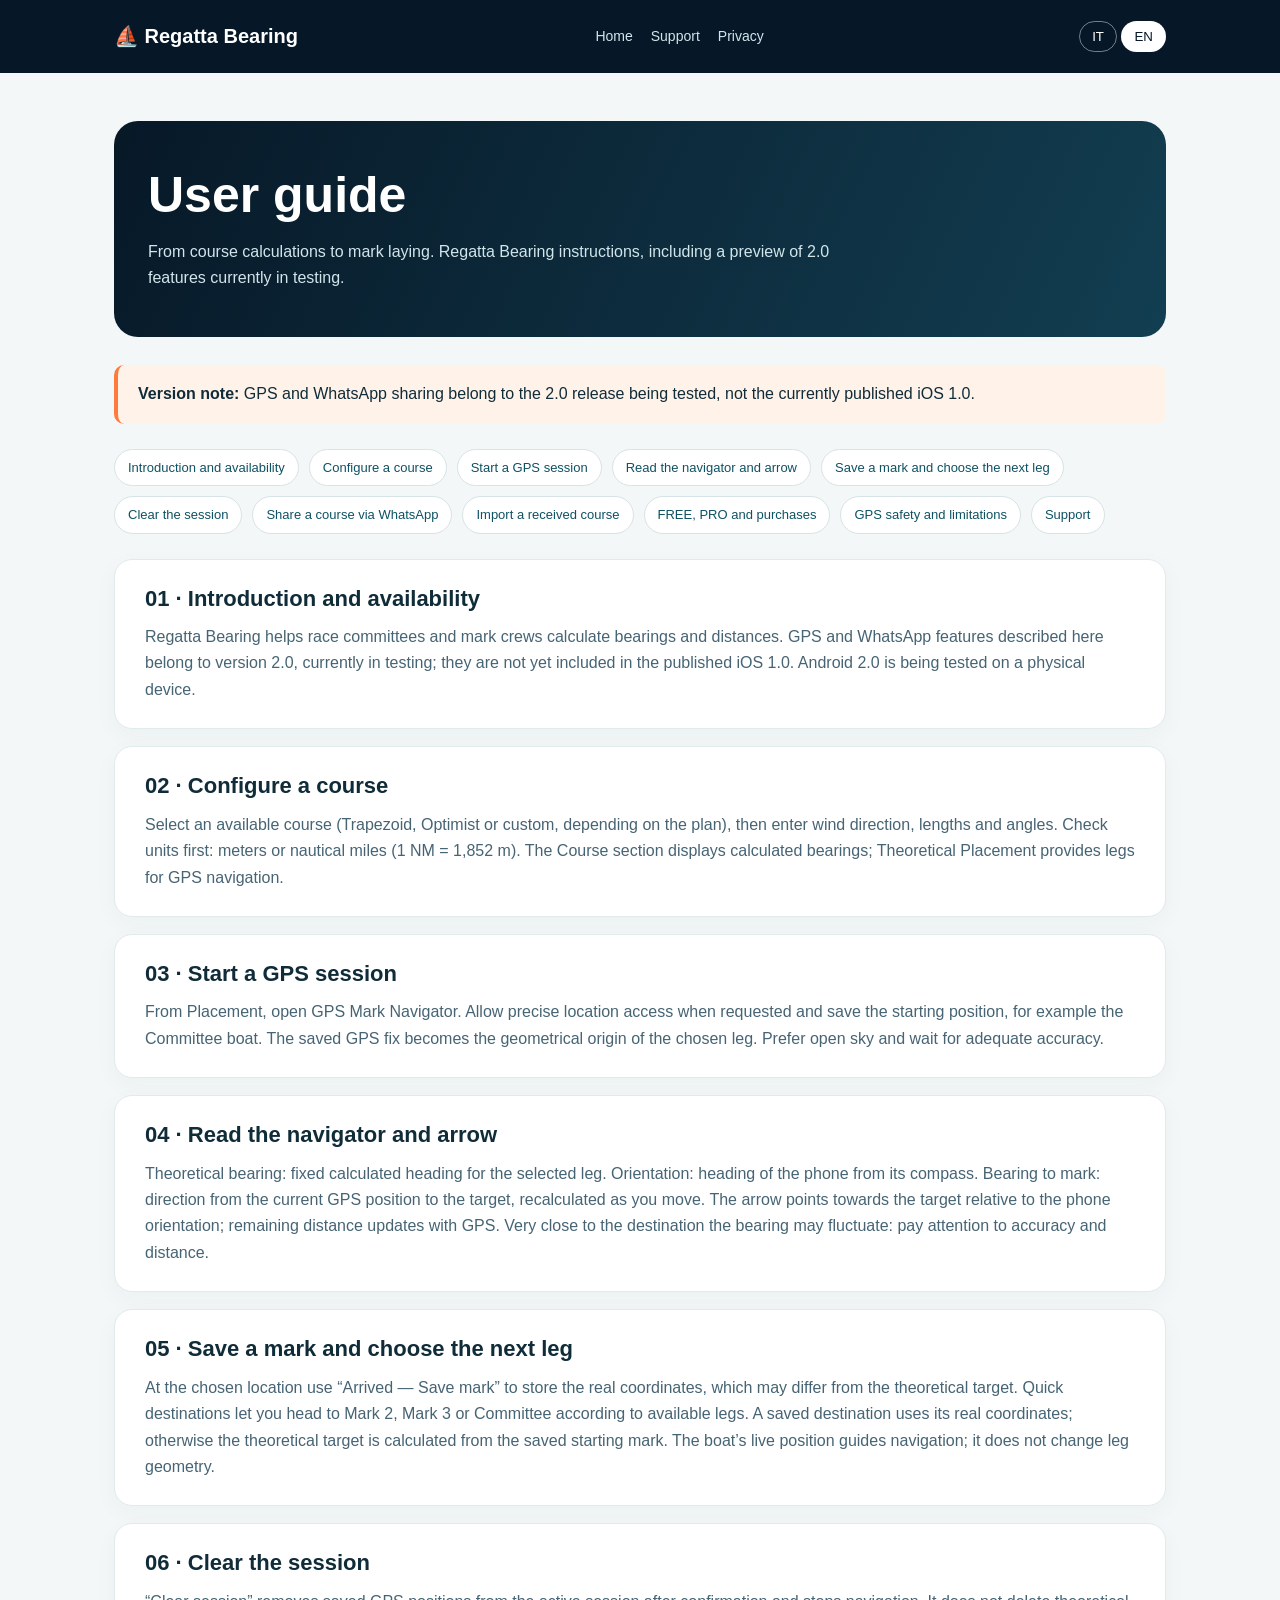
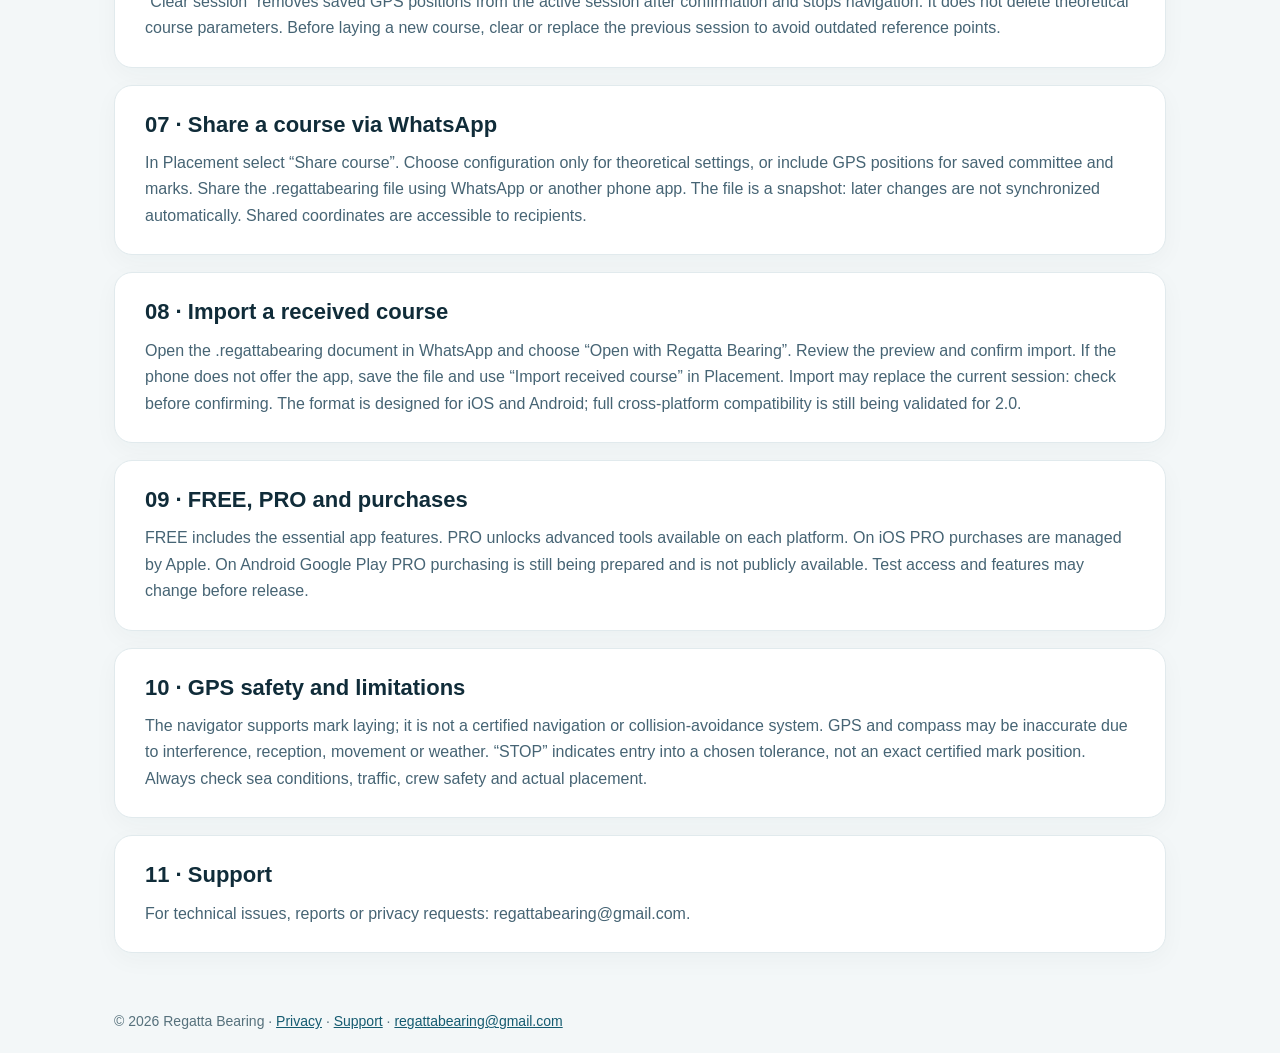
==== manuale.html @ 3683bb41 "Add files via upload Aggiornamento sito Regatta Bearing e manuale bilingue" ====
<!DOCTYPE html><html lang="it"><head><meta charset="utf-8"><meta name="viewport" content="width=device-width, initial-scale=1"><meta name="description" content="Regatta Bearing: manuale d’uso italiano e inglese, campi di regata, GPS, boe e condivisione WhatsApp."><title>Manuale d’uso | Regatta Bearing</title><link rel="icon" href="app-icon.png"><style>*{box-sizing:border-box}body{margin:0;font-family:Inter,-apple-system,BlinkMacSystemFont,"Segoe UI",sans-serif;background:#f3f7f8;color:#102c39;line-height:1.65}header{background:#061827;color:white}header .inner,main,footer{max-width:1100px;margin:auto;padding:20px 24px}.top{display:flex;justify-content:space-between;align-items:center;gap:15px;flex-wrap:wrap}.brand{color:white;text-decoration:none;font-weight:800;font-size:20px}.topnav a{color:#cfe6ed;text-decoration:none;margin-right:18px;font-size:14px}.switch button{border:1px solid #ffffff70;background:transparent;color:white;border-radius:30px;padding:7px 12px;cursor:pointer}.switch button.on{background:white;color:#061827}.hero{background:linear-gradient(115deg,#071827,#123e51);color:white;padding:46px 34px;border-radius:24px;margin:28px 0}.hero h1{font-size:clamp(32px,5vw,50px);line-height:1.15;margin:0 0 14px}.hero p{max-width:740px;color:#d1e5eb;margin:0}.notice{background:#fff2e8;border-left:4px solid #ff7b3b;padding:16px 20px;border-radius:10px;margin-bottom:25px}.toc{display:flex;flex-wrap:wrap;gap:10px;margin:25px 0}.toc a{border:1px solid #d7e3e6;border-radius:30px;padding:7px 13px;background:white;text-decoration:none;font-size:13px;color:#0e5263}.card{background:white;border:1px solid #e1eaed;border-radius:18px;padding:25px 30px;margin:17px 0;box-shadow:0 7px 25px #11374609}.card h2{margin:0 0 12px;font-size:22px;line-height:1.25}.card p{margin:0;color:#466474}footer{color:#56717c;font-size:14px}footer a{color:#155b70}html[lang="it"] .en,html[lang="en"] .it{display:none!important}@media(max-width:650px){.hero{padding:30px 22px}.card{padding:22px}.topnav a{margin-right:8px}}</style></head><body><header><div class="inner top"><a class="brand" href="index.html">⛵ Regatta Bearing</a><nav class="topnav"><a href="index.html"><span class="it">Home</span><span class="en">Home</span></a><a href="support.html"><span class="it">Supporto</span><span class="en">Support</span></a><a href="privacy.html">Privacy</a></nav><div class="switch"><button data-lang="it">IT</button> <button data-lang="en">EN</button></div></div></header><main><section class="hero"><h1 class="it">Manuale d’uso</h1><h1 class="en">User guide</h1><p class="it">Dal calcolo del campo alla posa delle boe. Istruzioni operative per Regatta Bearing, con anticipazione delle funzionalità 2.0 in test.</p><p class="en">From course calculations to mark laying. Regatta Bearing instructions, including a preview of 2.0 features currently in testing.</p></section><div class="notice"><span class="it"><strong>Nota versione:</strong> GPS e condivisione WhatsApp appartengono alla 2.0 in collaudo, non alla versione iOS 1.0 attualmente pubblicata.</span><span class="en"><strong>Version note:</strong> GPS and WhatsApp sharing belong to the 2.0 release being tested, not the currently published iOS 1.0.</span></div><nav class="toc"><a href="#s1"><span class="it">Introduzione e disponibilità</span><span class="en">Introduction and availability</span></a><a href="#s2"><span class="it">Configurare un campo</span><span class="en">Configure a course</span></a><a href="#s3"><span class="it">Avviare una sessione GPS</span><span class="en">Start a GPS session</span></a><a href="#s4"><span class="it">Leggere navigatore e freccia</span><span class="en">Read the navigator and arrow</span></a><a href="#s5"><span class="it">Memorizzare una boa e passare alla successiva</span><span class="en">Save a mark and choose the next leg</span></a><a href="#s6"><span class="it">Svuotare la sessione</span><span class="en">Clear the session</span></a><a href="#s7"><span class="it">Condividere il campo via WhatsApp</span><span class="en">Share a course via WhatsApp</span></a><a href="#s8"><span class="it">Importare un campo ricevuto</span><span class="en">Import a received course</span></a><a href="#s9"><span class="it">FREE, PRO e acquisti</span><span class="en">FREE, PRO and purchases</span></a><a href="#s10"><span class="it">Sicurezza e limiti del GPS</span><span class="en">GPS safety and limitations</span></a><a href="#s11"><span class="it">Assistenza</span><span class="en">Support</span></a></nav><section class="card" id="s1"><h2 class="it">01 · Introduzione e disponibilità</h2><h2 class="en">01 · Introduction and availability</h2><p class="it">Regatta Bearing aiuta comitati di regata e posaboe a calcolare rilevamenti e distanze. Le funzioni GPS e WhatsApp descritte qui si riferiscono alla versione 2.0 in fase di collaudo; non sono ancora presenti nella versione iOS 1.0 pubblicata. Android 2.0 è in test su dispositivo.</p><p class="en">Regatta Bearing helps race committees and mark crews calculate bearings and distances. GPS and WhatsApp features described here belong to version 2.0, currently in testing; they are not yet included in the published iOS 1.0. Android 2.0 is being tested on a physical device.</p></section><section class="card" id="s2"><h2 class="it">02 · Configurare un campo</h2><h2 class="en">02 · Configure a course</h2><p class="it">Seleziona il percorso disponibile (Trapezio, Optimist o personalizzato, secondo il piano), poi imposta direzione del vento, distanze e angoli. Controlla le unità prima di iniziare: metri oppure miglia nautiche (1 NM = 1.852 m). La sezione Campo mostra i rilevamenti calcolati; Posa teorica offre le tratte utilizzabili per la navigazione GPS.</p><p class="en">Select an available course (Trapezoid, Optimist or custom, depending on the plan), then enter wind direction, lengths and angles. Check units first: meters or nautical miles (1 NM = 1,852 m). The Course section displays calculated bearings; Theoretical Placement provides legs for GPS navigation.</p></section><section class="card" id="s3"><h2 class="it">03 · Avviare una sessione GPS</h2><h2 class="en">03 · Start a GPS session</h2><p class="it">Dalla schermata Posa apri GPS Mark Navigator. Consenti l’accesso alla posizione precisa quando richiesto e registra la posizione del punto di partenza, ad esempio Comitato. La posizione GPS salvata diventa l’origine geometrica per la tratta selezionata. Usa preferibilmente il dispositivo all’aperto e attendi un’accuratezza adeguata.</p><p class="en">From Placement, open GPS Mark Navigator. Allow precise location access when requested and save the starting position, for example the Committee boat. The saved GPS fix becomes the geometrical origin of the chosen leg. Prefer open sky and wait for adequate accuracy.</p></section><section class="card" id="s4"><h2 class="it">04 · Leggere navigatore e freccia</h2><h2 class="en">04 · Read the navigator and arrow</h2><p class="it">Rotta teorica: direzione calcolata e fissa per la tratta. Orientamento: direzione verso cui punta il telefono, rilevata dalla bussola. Rilevamento alla boa: direzione dalla posizione GPS attuale alla destinazione, ricalcolata mentre ci si sposta. La freccia guida verso il bersaglio in rapporto all’orientamento del dispositivo; la distanza residua si aggiorna con il GPS. Molto vicino alla destinazione il rilevamento può oscillare: presta attenzione ad accuratezza e distanza.</p><p class="en">Theoretical bearing: fixed calculated heading for the selected leg. Orientation: heading of the phone from its compass. Bearing to mark: direction from the current GPS position to the target, recalculated as you move. The arrow points towards the target relative to the phone orientation; remaining distance updates with GPS. Very close to the destination the bearing may fluctuate: pay attention to accuracy and distance.</p></section><section class="card" id="s5"><h2 class="it">05 · Memorizzare una boa e passare alla successiva</h2><h2 class="en">05 · Save a mark and choose the next leg</h2><p class="it">Quando sei nella posizione scelta, usa «Sono arrivato — Memorizza Boa» per registrare le coordinate reali; la posizione può differire da quella teorica. I pulsanti rapidi permettono di andare a Boa 2, Boa 3 o Comitato, secondo le tratte disponibili. Quando una destinazione è già salvata, si naviga verso le coordinate reali; altrimenti si calcola la posizione teorica a partire dalla boa di origine memorizzata. La posizione attuale del gommone serve alla guida, non cambia la geometria della tratta.</p><p class="en">At the chosen location use “Arrived — Save mark” to store the real coordinates, which may differ from the theoretical target. Quick destinations let you head to Mark 2, Mark 3 or Committee according to available legs. A saved destination uses its real coordinates; otherwise the theoretical target is calculated from the saved starting mark. The boat’s live position guides navigation; it does not change leg geometry.</p></section><section class="card" id="s6"><h2 class="it">06 · Svuotare la sessione</h2><h2 class="en">06 · Clear the session</h2><p class="it">Il comando «Svuota sessione» elimina, dopo conferma, le posizioni GPS dei punti memorizzati nella sessione attiva e interrompe la navigazione. Non elimina i parametri teorici del campo. Prima di iniziare una nuova posa, verifica di avere svuotato o sostituito la sessione precedente per evitare riferimenti obsoleti.</p><p class="en">“Clear session” removes saved GPS positions from the active session after confirmation and stops navigation. It does not delete theoretical course parameters. Before laying a new course, clear or replace the previous session to avoid outdated reference points.</p></section><section class="card" id="s7"><h2 class="it">07 · Condividere il campo via WhatsApp</h2><h2 class="en">07 · Share a course via WhatsApp</h2><p class="it">Nella sezione Posa seleziona «Condividi campo». Scegli «Solo configurazione» per trasmettere parametri teorici oppure includi le posizioni GPS per trasferire anche Comitato e boe memorizzate. Condividi il file .regattabearing tramite WhatsApp o un’altra app del telefono. Il file è una fotografia della sessione: modifiche successive non si sincronizzano automaticamente. Le coordinate condivise diventano accessibili ai destinatari.</p><p class="en">In Placement select “Share course”. Choose configuration only for theoretical settings, or include GPS positions for saved committee and marks. Share the .regattabearing file using WhatsApp or another phone app. The file is a snapshot: later changes are not synchronized automatically. Shared coordinates are accessible to recipients.</p></section><section class="card" id="s8"><h2 class="it">08 · Importare un campo ricevuto</h2><h2 class="en">08 · Import a received course</h2><p class="it">Apri su WhatsApp il documento .regattabearing e scegli «Apri con Regatta Bearing». Leggi l’anteprima e conferma l’importazione. Se il telefono non propone l’app, salva il file e usa il pulsante «Importa campo ricevuto» in Posa. L’importazione può sostituire la sessione attiva: controlla prima di confermare. Il formato è progettato per iOS e Android, ma la compatibilità completa resta soggetta ai test della 2.0.</p><p class="en">Open the .regattabearing document in WhatsApp and choose “Open with Regatta Bearing”. Review the preview and confirm import. If the phone does not offer the app, save the file and use “Import received course” in Placement. Import may replace the current session: check before confirming. The format is designed for iOS and Android; full cross-platform compatibility is still being validated for 2.0.</p></section><section class="card" id="s9"><h2 class="it">09 · FREE, PRO e acquisti</h2><h2 class="en">09 · FREE, PRO and purchases</h2><p class="it">FREE offre le funzionalità essenziali previste nell’app. PRO abilita gli strumenti avanzati disponibili per il relativo sistema operativo. Su iOS l’acquisto PRO è gestito da Apple. Su Android gli acquisti PRO via Google Play sono ancora in preparazione e non disponibili pubblicamente. Le funzioni di test e le possibilità di accesso possono cambiare prima del rilascio.</p><p class="en">FREE includes the essential app features. PRO unlocks advanced tools available on each platform. On iOS PRO purchases are managed by Apple. On Android Google Play PRO purchasing is still being prepared and is not publicly available. Test access and features may change before release.</p></section><section class="card" id="s10"><h2 class="it">10 · Sicurezza e limiti del GPS</h2><h2 class="en">10 · GPS safety and limitations</h2><p class="it">Il navigatore è uno strumento di supporto alla posa, non un sistema certificato di navigazione o anticollisione. GPS e bussola possono essere imprecisi per interferenze, cattiva ricezione, movimenti e condizioni meteo. «STOP» indica l’ingresso nella tolleranza impostata, non certifica la posizione esatta della boa. Verifica sempre condizioni del mare, traffico, sicurezza dell’equipaggio e posizione effettiva.</p><p class="en">The navigator supports mark laying; it is not a certified navigation or collision-avoidance system. GPS and compass may be inaccurate due to interference, reception, movement or weather. “STOP” indicates entry into a chosen tolerance, not an exact certified mark position. Always check sea conditions, traffic, crew safety and actual placement.</p></section><section class="card" id="s11"><h2 class="it">11 · Assistenza</h2><h2 class="en">11 · Support</h2><p class="it">Per problemi, segnalazioni o richieste privacy: regattabearing@gmail.com.</p><p class="en">For technical issues, reports or privacy requests: regattabearing@gmail.com.</p></section></main><footer>© 2026 Regatta Bearing · <a href="privacy.html">Privacy</a> · <a href="support.html">Support</a> · <a href="mailto:regattabearing@gmail.com">regattabearing@gmail.com</a></footer><script>(function(){const q=new URLSearchParams(location.search).get('lang');let l=q==='it'||q==='en'?q:((navigator.language||'it').toLowerCase().startsWith('it')?'it':'en');function set(x){l=x;document.documentElement.lang=l;document.querySelectorAll('[data-lang]').forEach(b=>b.classList.toggle('on',b.dataset.lang===l));}document.querySelectorAll('[data-lang]').forEach(b=>b.addEventListener('click',()=>set(b.dataset.lang)));set(l)})();</script></body></html>
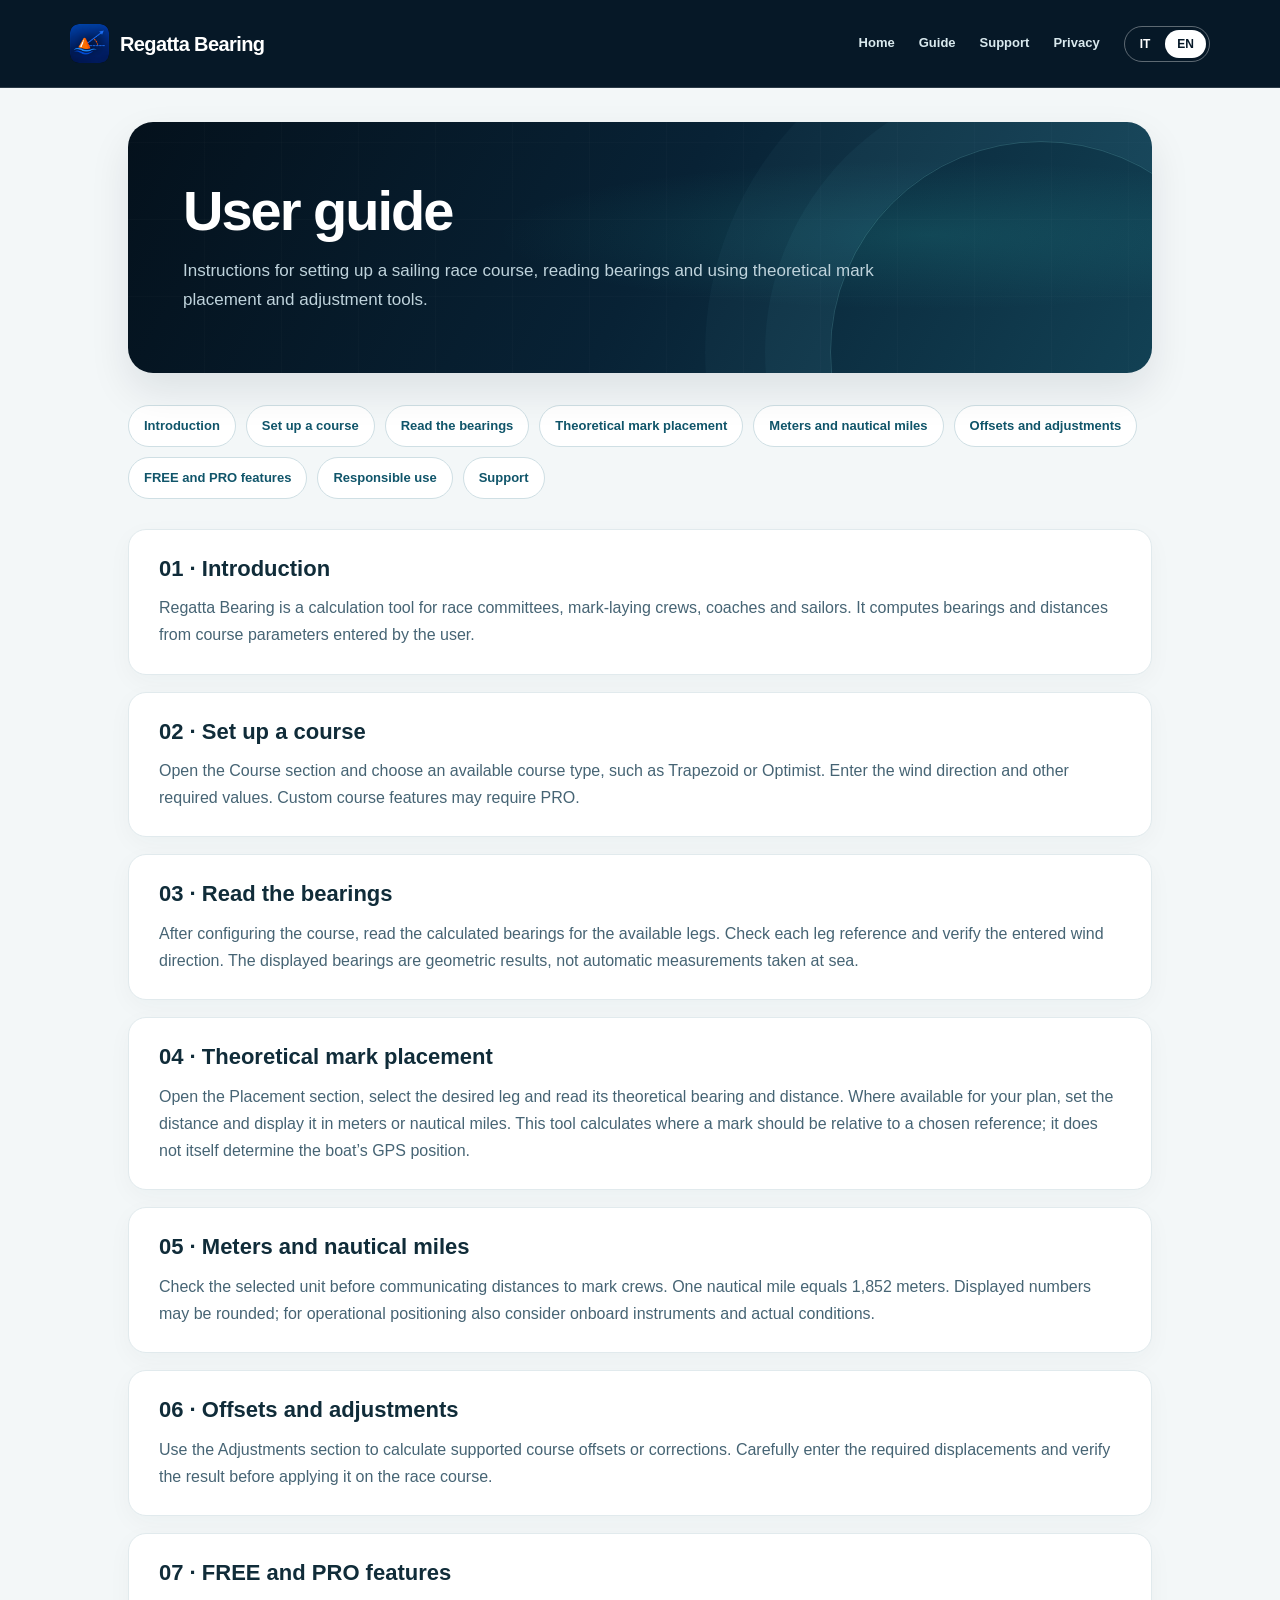
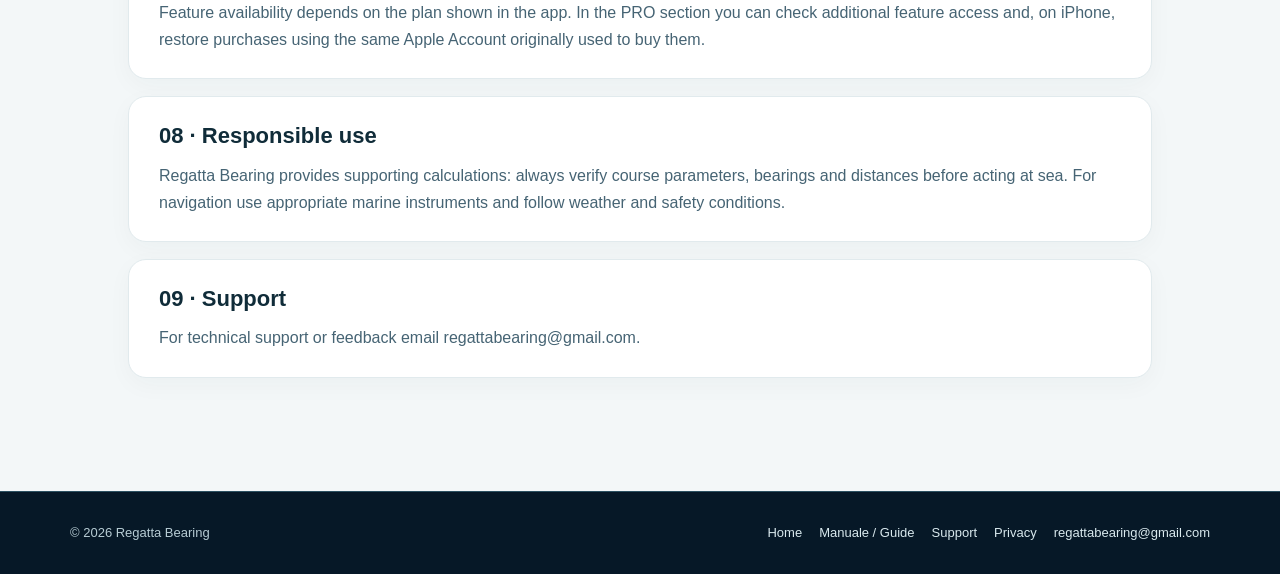
==== commit dea4978c: "Add files via upload" ====
--- a/manuale.html
+++ b/manuale.html
@@ -1 +1,3 @@
-<!DOCTYPE html><html lang="it"><head><meta charset="utf-8"><meta name="viewport" content="width=device-width, initial-scale=1"><meta name="description" content="Regatta Bearing: manuale d’uso italiano e inglese, campi di regata, GPS, boe e condivisione WhatsApp."><title>Manuale d’uso | Regatta Bearing</title><link rel="icon" href="app-icon.png"><style>*{box-sizing:border-box}body{margin:0;font-family:Inter,-apple-system,BlinkMacSystemFont,"Segoe UI",sans-serif;background:#f3f7f8;color:#102c39;line-height:1.65}header{background:#061827;color:white}header .inner,main,footer{max-width:1100px;margin:auto;padding:20px 24px}.top{display:flex;justify-content:space-between;align-items:center;gap:15px;flex-wrap:wrap}.brand{color:white;text-decoration:none;font-weight:800;font-size:20px}.topnav a{color:#cfe6ed;text-decoration:none;margin-right:18px;font-size:14px}.switch button{border:1px solid #ffffff70;background:transparent;color:white;border-radius:30px;padding:7px 12px;cursor:pointer}.switch button.on{background:white;color:#061827}.hero{background:linear-gradient(115deg,#071827,#123e51);color:white;padding:46px 34px;border-radius:24px;margin:28px 0}.hero h1{font-size:clamp(32px,5vw,50px);line-height:1.15;margin:0 0 14px}.hero p{max-width:740px;color:#d1e5eb;margin:0}.notice{background:#fff2e8;border-left:4px solid #ff7b3b;padding:16px 20px;border-radius:10px;margin-bottom:25px}.toc{display:flex;flex-wrap:wrap;gap:10px;margin:25px 0}.toc a{border:1px solid #d7e3e6;border-radius:30px;padding:7px 13px;background:white;text-decoration:none;font-size:13px;color:#0e5263}.card{background:white;border:1px solid #e1eaed;border-radius:18px;padding:25px 30px;margin:17px 0;box-shadow:0 7px 25px #11374609}.card h2{margin:0 0 12px;font-size:22px;line-height:1.25}.card p{margin:0;color:#466474}footer{color:#56717c;font-size:14px}footer a{color:#155b70}html[lang="it"] .en,html[lang="en"] .it{display:none!important}@media(max-width:650px){.hero{padding:30px 22px}.card{padding:22px}.topnav a{margin-right:8px}}</style></head><body><header><div class="inner top"><a class="brand" href="index.html">⛵ Regatta Bearing</a><nav class="topnav"><a href="index.html"><span class="it">Home</span><span class="en">Home</span></a><a href="support.html"><span class="it">Supporto</span><span class="en">Support</span></a><a href="privacy.html">Privacy</a></nav><div class="switch"><button data-lang="it">IT</button> <button data-lang="en">EN</button></div></div></header><main><section class="hero"><h1 class="it">Manuale d’uso</h1><h1 class="en">User guide</h1><p class="it">Dal calcolo del campo alla posa delle boe. Istruzioni operative per Regatta Bearing, con anticipazione delle funzionalità 2.0 in test.</p><p class="en">From course calculations to mark laying. Regatta Bearing instructions, including a preview of 2.0 features currently in testing.</p></section><div class="notice"><span class="it"><strong>Nota versione:</strong> GPS e condivisione WhatsApp appartengono alla 2.0 in collaudo, non alla versione iOS 1.0 attualmente pubblicata.</span><span class="en"><strong>Version note:</strong> GPS and WhatsApp sharing belong to the 2.0 release being tested, not the currently published iOS 1.0.</span></div><nav class="toc"><a href="#s1"><span class="it">Introduzione e disponibilità</span><span class="en">Introduction and availability</span></a><a href="#s2"><span class="it">Configurare un campo</span><span class="en">Configure a course</span></a><a href="#s3"><span class="it">Avviare una sessione GPS</span><span class="en">Start a GPS session</span></a><a href="#s4"><span class="it">Leggere navigatore e freccia</span><span class="en">Read the navigator and arrow</span></a><a href="#s5"><span class="it">Memorizzare una boa e passare alla successiva</span><span class="en">Save a mark and choose the next leg</span></a><a href="#s6"><span class="it">Svuotare la sessione</span><span class="en">Clear the session</span></a><a href="#s7"><span class="it">Condividere il campo via WhatsApp</span><span class="en">Share a course via WhatsApp</span></a><a href="#s8"><span class="it">Importare un campo ricevuto</span><span class="en">Import a received course</span></a><a href="#s9"><span class="it">FREE, PRO e acquisti</span><span class="en">FREE, PRO and purchases</span></a><a href="#s10"><span class="it">Sicurezza e limiti del GPS</span><span class="en">GPS safety and limitations</span></a><a href="#s11"><span class="it">Assistenza</span><span class="en">Support</span></a></nav><section class="card" id="s1"><h2 class="it">01 · Introduzione e disponibilità</h2><h2 class="en">01 · Introduction and availability</h2><p class="it">Regatta Bearing aiuta comitati di regata e posaboe a calcolare rilevamenti e distanze. Le funzioni GPS e WhatsApp descritte qui si riferiscono alla versione 2.0 in fase di collaudo; non sono ancora presenti nella versione iOS 1.0 pubblicata. Android 2.0 è in test su dispositivo.</p><p class="en">Regatta Bearing helps race committees and mark crews calculate bearings and distances. GPS and WhatsApp features described here belong to version 2.0, currently in testing; they are not yet included in the published iOS 1.0. Android 2.0 is being tested on a physical device.</p></section><section class="card" id="s2"><h2 class="it">02 · Configurare un campo</h2><h2 class="en">02 · Configure a course</h2><p class="it">Seleziona il percorso disponibile (Trapezio, Optimist o personalizzato, secondo il piano), poi imposta direzione del vento, distanze e angoli. Controlla le unità prima di iniziare: metri oppure miglia nautiche (1 NM = 1.852 m). La sezione Campo mostra i rilevamenti calcolati; Posa teorica offre le tratte utilizzabili per la navigazione GPS.</p><p class="en">Select an available course (Trapezoid, Optimist or custom, depending on the plan), then enter wind direction, lengths and angles. Check units first: meters or nautical miles (1 NM = 1,852 m). The Course section displays calculated bearings; Theoretical Placement provides legs for GPS navigation.</p></section><section class="card" id="s3"><h2 class="it">03 · Avviare una sessione GPS</h2><h2 class="en">03 · Start a GPS session</h2><p class="it">Dalla schermata Posa apri GPS Mark Navigator. Consenti l’accesso alla posizione precisa quando richiesto e registra la posizione del punto di partenza, ad esempio Comitato. La posizione GPS salvata diventa l’origine geometrica per la tratta selezionata. Usa preferibilmente il dispositivo all’aperto e attendi un’accuratezza adeguata.</p><p class="en">From Placement, open GPS Mark Navigator. Allow precise location access when requested and save the starting position, for example the Committee boat. The saved GPS fix becomes the geometrical origin of the chosen leg. Prefer open sky and wait for adequate accuracy.</p></section><section class="card" id="s4"><h2 class="it">04 · Leggere navigatore e freccia</h2><h2 class="en">04 · Read the navigator and arrow</h2><p class="it">Rotta teorica: direzione calcolata e fissa per la tratta. Orientamento: direzione verso cui punta il telefono, rilevata dalla bussola. Rilevamento alla boa: direzione dalla posizione GPS attuale alla destinazione, ricalcolata mentre ci si sposta. La freccia guida verso il bersaglio in rapporto all’orientamento del dispositivo; la distanza residua si aggiorna con il GPS. Molto vicino alla destinazione il rilevamento può oscillare: presta attenzione ad accuratezza e distanza.</p><p class="en">Theoretical bearing: fixed calculated heading for the selected leg. Orientation: heading of the phone from its compass. Bearing to mark: direction from the current GPS position to the target, recalculated as you move. The arrow points towards the target relative to the phone orientation; remaining distance updates with GPS. Very close to the destination the bearing may fluctuate: pay attention to accuracy and distance.</p></section><section class="card" id="s5"><h2 class="it">05 · Memorizzare una boa e passare alla successiva</h2><h2 class="en">05 · Save a mark and choose the next leg</h2><p class="it">Quando sei nella posizione scelta, usa «Sono arrivato — Memorizza Boa» per registrare le coordinate reali; la posizione può differire da quella teorica. I pulsanti rapidi permettono di andare a Boa 2, Boa 3 o Comitato, secondo le tratte disponibili. Quando una destinazione è già salvata, si naviga verso le coordinate reali; altrimenti si calcola la posizione teorica a partire dalla boa di origine memorizzata. La posizione attuale del gommone serve alla guida, non cambia la geometria della tratta.</p><p class="en">At the chosen location use “Arrived — Save mark” to store the real coordinates, which may differ from the theoretical target. Quick destinations let you head to Mark 2, Mark 3 or Committee according to available legs. A saved destination uses its real coordinates; otherwise the theoretical target is calculated from the saved starting mark. The boat’s live position guides navigation; it does not change leg geometry.</p></section><section class="card" id="s6"><h2 class="it">06 · Svuotare la sessione</h2><h2 class="en">06 · Clear the session</h2><p class="it">Il comando «Svuota sessione» elimina, dopo conferma, le posizioni GPS dei punti memorizzati nella sessione attiva e interrompe la navigazione. Non elimina i parametri teorici del campo. Prima di iniziare una nuova posa, verifica di avere svuotato o sostituito la sessione precedente per evitare riferimenti obsoleti.</p><p class="en">“Clear session” removes saved GPS positions from the active session after confirmation and stops navigation. It does not delete theoretical course parameters. Before laying a new course, clear or replace the previous session to avoid outdated reference points.</p></section><section class="card" id="s7"><h2 class="it">07 · Condividere il campo via WhatsApp</h2><h2 class="en">07 · Share a course via WhatsApp</h2><p class="it">Nella sezione Posa seleziona «Condividi campo». Scegli «Solo configurazione» per trasmettere parametri teorici oppure includi le posizioni GPS per trasferire anche Comitato e boe memorizzate. Condividi il file .regattabearing tramite WhatsApp o un’altra app del telefono. Il file è una fotografia della sessione: modifiche successive non si sincronizzano automaticamente. Le coordinate condivise diventano accessibili ai destinatari.</p><p class="en">In Placement select “Share course”. Choose configuration only for theoretical settings, or include GPS positions for saved committee and marks. Share the .regattabearing file using WhatsApp or another phone app. The file is a snapshot: later changes are not synchronized automatically. Shared coordinates are accessible to recipients.</p></section><section class="card" id="s8"><h2 class="it">08 · Importare un campo ricevuto</h2><h2 class="en">08 · Import a received course</h2><p class="it">Apri su WhatsApp il documento .regattabearing e scegli «Apri con Regatta Bearing». Leggi l’anteprima e conferma l’importazione. Se il telefono non propone l’app, salva il file e usa il pulsante «Importa campo ricevuto» in Posa. L’importazione può sostituire la sessione attiva: controlla prima di confermare. Il formato è progettato per iOS e Android, ma la compatibilità completa resta soggetta ai test della 2.0.</p><p class="en">Open the .regattabearing document in WhatsApp and choose “Open with Regatta Bearing”. Review the preview and confirm import. If the phone does not offer the app, save the file and use “Import received course” in Placement. Import may replace the current session: check before confirming. The format is designed for iOS and Android; full cross-platform compatibility is still being validated for 2.0.</p></section><section class="card" id="s9"><h2 class="it">09 · FREE, PRO e acquisti</h2><h2 class="en">09 · FREE, PRO and purchases</h2><p class="it">FREE offre le funzionalità essenziali previste nell’app. PRO abilita gli strumenti avanzati disponibili per il relativo sistema operativo. Su iOS l’acquisto PRO è gestito da Apple. Su Android gli acquisti PRO via Google Play sono ancora in preparazione e non disponibili pubblicamente. Le funzioni di test e le possibilità di accesso possono cambiare prima del rilascio.</p><p class="en">FREE includes the essential app features. PRO unlocks advanced tools available on each platform. On iOS PRO purchases are managed by Apple. On Android Google Play PRO purchasing is still being prepared and is not publicly available. Test access and features may change before release.</p></section><section class="card" id="s10"><h2 class="it">10 · Sicurezza e limiti del GPS</h2><h2 class="en">10 · GPS safety and limitations</h2><p class="it">Il navigatore è uno strumento di supporto alla posa, non un sistema certificato di navigazione o anticollisione. GPS e bussola possono essere imprecisi per interferenze, cattiva ricezione, movimenti e condizioni meteo. «STOP» indica l’ingresso nella tolleranza impostata, non certifica la posizione esatta della boa. Verifica sempre condizioni del mare, traffico, sicurezza dell’equipaggio e posizione effettiva.</p><p class="en">The navigator supports mark laying; it is not a certified navigation or collision-avoidance system. GPS and compass may be inaccurate due to interference, reception, movement or weather. “STOP” indicates entry into a chosen tolerance, not an exact certified mark position. Always check sea conditions, traffic, crew safety and actual placement.</p></section><section class="card" id="s11"><h2 class="it">11 · Assistenza</h2><h2 class="en">11 · Support</h2><p class="it">Per problemi, segnalazioni o richieste privacy: regattabearing@gmail.com.</p><p class="en">For technical issues, reports or privacy requests: regattabearing@gmail.com.</p></section></main><footer>© 2026 Regatta Bearing · <a href="privacy.html">Privacy</a> · <a href="support.html">Support</a> · <a href="mailto:regattabearing@gmail.com">regattabearing@gmail.com</a></footer><script>(function(){const q=new URLSearchParams(location.search).get('lang');let l=q==='it'||q==='en'?q:((navigator.language||'it').toLowerCase().startsWith('it')?'it':'en');function set(x){l=x;document.documentElement.lang=l;document.querySelectorAll('[data-lang]').forEach(b=>b.classList.toggle('on',b.dataset.lang===l));}document.querySelectorAll('[data-lang]').forEach(b=>b.addEventListener('click',()=>set(b.dataset.lang)));set(l)})();</script></body></html>+<!DOCTYPE html>
+
+<html lang="it"><head><meta charset="utf-8"/><meta content="width=device-width, initial-scale=1" name="viewport"/><meta content="Regatta Bearing user guide / manuale d’uso in italiano e inglese: rilevamenti, campi di regata, posa teorica, spostamenti, FREE e PRO." name="description"/><title>Manuale d’uso | Regatta Bearing</title><link href="app-icon.png" rel="icon"/><style>*{box-sizing:border-box}body{margin:0;font-family:Inter,-apple-system,BlinkMacSystemFont,"Segoe UI",sans-serif;background:#f3f7f8;color:#102c39;line-height:1.65}header{background:#061827;color:white}header .inner,main,footer{max-width:1100px;margin:auto;padding:20px 24px}.top{display:flex;justify-content:space-between;align-items:center;gap:15px;flex-wrap:wrap}.brand{color:white;text-decoration:none;font-weight:800;font-size:20px}.topnav a{color:#cfe6ed;text-decoration:none;margin-right:18px;font-size:14px}.switch button{border:1px solid #ffffff70;background:transparent;color:white;border-radius:30px;padding:7px 12px;cursor:pointer}.switch button.on{background:white;color:#061827}.hero{background:linear-gradient(115deg,#071827,#123e51);color:white;padding:46px 34px;border-radius:24px;margin:28px 0}.hero h1{font-size:clamp(32px,5vw,50px);line-height:1.15;margin:0 0 14px}.hero p{max-width:740px;color:#d1e5eb;margin:0}.notice{background:#fff2e8;border-left:4px solid #ff7b3b;padding:16px 20px;border-radius:10px;margin-bottom:25px}.toc{display:flex;flex-wrap:wrap;gap:10px;margin:25px 0}.toc a{border:1px solid #d7e3e6;border-radius:30px;padding:7px 13px;background:white;text-decoration:none;font-size:13px;color:#0e5263}.card{background:white;border:1px solid #e1eaed;border-radius:18px;padding:25px 30px;margin:17px 0;box-shadow:0 7px 25px #11374609}.card h2{margin:0 0 12px;font-size:22px;line-height:1.25}.card p{margin:0;color:#466474}footer{color:#56717c;font-size:14px}footer a{color:#155b70}html[lang="it"] .en,html[lang="en"] .it{display:none!important}@media(max-width:650px){.hero{padding:30px 22px}.card{padding:22px}.topnav a{margin-right:8px}}</style><link href="site-inner.css" rel="stylesheet"/></head><body><header class="rb-header"><div class="rb-nav"><a class="rb-brand" href="index.html"><img alt="" src="app-icon.png"/>Regatta Bearing</a><nav aria-label="Site navigation" class="rb-links"><a href="index.html">Home</a><a aria-current="page" href="manuale.html"><span class="it">Manuale</span><span class="en">Guide</span></a><a href="support.html"><span class="it">Supporto</span><span class="en">Support</span></a><a href="privacy.html">Privacy</a><div aria-label="Language" class="rb-language"><button data-lang="it" type="button">IT</button><button data-lang="en" type="button">EN</button></div></nav></div></header><main><section class="hero"><h1 class="it">Manuale d’uso</h1><h1 class="en">User guide</h1><p class="it">Istruzioni per configurare un campo di regata, leggere i rilevamenti e utilizzare gli strumenti di posa teorica e spostamento.</p><p class="en">Instructions for setting up a sailing race course, reading bearings and using theoretical mark placement and adjustment tools.</p></section><nav class="toc"><a href="#s1"><span class="it">Introduzione</span><span class="en">Introduction</span></a><a href="#s2"><span class="it">Impostare il campo</span><span class="en">Set up a course</span></a><a href="#s3"><span class="it">Consultare i rilevamenti</span><span class="en">Read the bearings</span></a><a href="#s4"><span class="it">Posa teorica delle boe</span><span class="en">Theoretical mark placement</span></a><a href="#s5"><span class="it">Metri e miglia nautiche</span><span class="en">Meters and nautical miles</span></a><a href="#s6"><span class="it">Spostamenti e correzioni</span><span class="en">Offsets and adjustments</span></a><a href="#s7"><span class="it">Funzioni FREE e PRO</span><span class="en">FREE and PRO features</span></a><a href="#s8"><span class="it">Uso responsabile</span><span class="en">Responsible use</span></a><a href="#s9"><span class="it">Assistenza</span><span class="en">Support</span></a></nav><section class="card" id="s1"><h2 class="it">01 · Introduzione</h2><h2 class="en">01 · Introduction</h2><p class="it">Regatta Bearing è uno strumento di calcolo per comitati di regata, posaboe, allenatori e velisti. Elabora rilevamenti e distanze a partire dai parametri del campo inseriti dall’utente.</p><p class="en">Regatta Bearing is a calculation tool for race committees, mark-laying crews, coaches and sailors. It computes bearings and distances from course parameters entered by the user.</p></section><section class="card" id="s2"><h2 class="it">02 · Impostare il campo</h2><h2 class="en">02 · Set up a course</h2><p class="it">Apri la sezione Campo e scegli il tipo di percorso disponibile, ad esempio Trapezio oppure Optimist. Inserisci direzione del vento e gli altri valori richiesti. Le funzioni del campo personalizzato possono richiedere PRO.</p><p class="en">Open the Course section and choose an available course type, such as Trapezoid or Optimist. Enter the wind direction and other required values. Custom course features may require PRO.</p></section><section class="card" id="s3"><h2 class="it">03 · Consultare i rilevamenti</h2><h2 class="en">03 · Read the bearings</h2><p class="it">Dopo aver impostato il campo, consulta le direzioni calcolate per le tratte disponibili. Controlla il riferimento della tratta e verifica che la direzione del vento inserita sia corretta. Le indicazioni rappresentano risultati geometrici, non misure effettuate automaticamente sul mare.</p><p class="en">After configuring the course, read the calculated bearings for the available legs. Check each leg reference and verify the entered wind direction. The displayed bearings are geometric results, not automatic measurements taken at sea.</p></section><section class="card" id="s4"><h2 class="it">04 · Posa teorica delle boe</h2><h2 class="en">04 · Theoretical mark placement</h2><p class="it">Apri la sezione Posa, seleziona la tratta desiderata e consulta rilevamento e distanza teorici. Se previsto dal piano, puoi impostare la distanza e visualizzarla in metri o in miglia nautiche. Questo strumento calcola dove dovrebbe trovarsi una boa rispetto al riferimento scelto: non determina da solo la posizione GPS del gommone.</p><p class="en">Open the Placement section, select the desired leg and read its theoretical bearing and distance. Where available for your plan, set the distance and display it in meters or nautical miles. This tool calculates where a mark should be relative to a chosen reference; it does not itself determine the boat’s GPS position.</p></section><section class="card" id="s5"><h2 class="it">05 · Metri e miglia nautiche</h2><h2 class="en">05 · Meters and nautical miles</h2><p class="it">Verifica l’unità selezionata prima di comunicare distanze ai posaboe. Un miglio nautico corrisponde a 1.852 metri. I valori visualizzati possono essere arrotondati: per un posizionamento operativo considera anche gli strumenti di bordo e le condizioni effettive.</p><p class="en">Check the selected unit before communicating distances to mark crews. One nautical mile equals 1,852 meters. Displayed numbers may be rounded; for operational positioning also consider onboard instruments and actual conditions.</p></section><section class="card" id="s6"><h2 class="it">06 · Spostamenti e correzioni</h2><h2 class="en">06 · Offsets and adjustments</h2><p class="it">Utilizza la sezione Spostamenti per consultare i calcoli di correzione del campo previsti dall’app. Inserisci attentamente gli scostamenti richiesti e verifica il risultato prima di applicarlo sul campo di regata.</p><p class="en">Use the Adjustments section to calculate supported course offsets or corrections. Carefully enter the required displacements and verify the result before applying it on the race course.</p></section><section class="card" id="s7"><h2 class="it">07 · Funzioni FREE e PRO</h2><h2 class="en">07 · FREE and PRO features</h2><p class="it">La disponibilità delle funzioni dipende dal piano visualizzato nell’app. Nella sezione PRO puoi verificare lo sblocco delle funzionalità aggiuntive e, su iPhone, utilizzare il ripristino degli acquisti con lo stesso Apple Account impiegato per l’acquisto.</p><p class="en">Feature availability depends on the plan shown in the app. In the PRO section you can check additional feature access and, on iPhone, restore purchases using the same Apple Account originally used to buy them.</p></section><section class="card" id="s8"><h2 class="it">08 · Uso responsabile</h2><h2 class="en">08 · Responsible use</h2><p class="it">Regatta Bearing fornisce calcoli di supporto: verifica sempre i parametri del campo, i rilevamenti e le distanze prima di operare in mare. Per la navigazione utilizza gli strumenti nautici appropriati e rispetta le condizioni meteorologiche e di sicurezza.</p><p class="en">Regatta Bearing provides supporting calculations: always verify course parameters, bearings and distances before acting at sea. For navigation use appropriate marine instruments and follow weather and safety conditions.</p></section><section class="card" id="s9"><h2 class="it">09 · Assistenza</h2><h2 class="en">09 · Support</h2><p class="it">Per assistenza tecnica o segnalazioni scrivi a regattabearing@gmail.com.</p><p class="en">For technical support or feedback email regattabearing@gmail.com.</p></section></main><footer class="rb-footer"><div class="rb-footer-inner"><span>© 2026 Regatta Bearing</span><div class="rb-footer-links"><a href="index.html">Home</a><a href="manuale.html">Manuale / Guide</a><a href="support.html">Support</a><a href="privacy.html">Privacy</a><a href="mailto:regattabearing@gmail.com">regattabearing@gmail.com</a></div></div></footer><script>(function(){const q=new URLSearchParams(location.search).get('lang');let l=q==='it'||q==='en'?q:((navigator.language||'it').toLowerCase().startsWith('it')?'it':'en');function set(x){l=x;document.documentElement.lang=l;document.querySelectorAll('[data-lang]').forEach(b=>b.classList.toggle('on',b.dataset.lang===l));}document.querySelectorAll('[data-lang]').forEach(b=>b.addEventListener('click',()=>set(b.dataset.lang)));set(l)})();</script></body></html>
--- a/site-inner.css
+++ b/site-inner.css
@@ -0,0 +1,34 @@
+/* Regatta Bearing | shared site identity — design-only override */
+:root{--rb-navy:#061827;--rb-mid:#0d3047;--rb-cyan:#8fe4e7;--rb-orange:#ff7b3b;--rb-paper:#f3f7f8;--rb-ink:#102c39}
+html{scroll-behavior:smooth}body{background:var(--rb-paper)!important;color:var(--rb-ink)!important;font-family:Inter,-apple-system,BlinkMacSystemFont,"Segoe UI",sans-serif!important;line-height:1.7!important}
+header.rb-header{position:relative!important;top:auto!important;background:#061827!important;color:#fff!important;border-bottom:1px solid #ffffff26!important;box-shadow:none!important;backdrop-filter:none!important}
+header.rb-header .rb-nav{max-width:1200px;margin:auto;min-height:87px;padding:14px 30px;display:flex;justify-content:space-between;align-items:center;gap:20px}
+header.rb-header .rb-brand{display:flex;align-items:center;gap:11px;color:#fff!important;text-decoration:none;font-size:20px;font-weight:850;letter-spacing:-.6px;white-space:nowrap}
+header.rb-header .rb-brand img{width:39px;height:39px;object-fit:contain;border-radius:9px}
+header.rb-header .rb-links{display:flex;align-items:center;gap:24px;flex-wrap:wrap}
+header.rb-header .rb-links>a{color:#d9e9ee!important;text-decoration:none;font-size:13px;font-weight:650;white-space:nowrap}
+header.rb-header .rb-links>a:hover{color:#fff!important}
+header.rb-header .rb-language{display:flex;gap:3px;border:1px solid #ffffff59;border-radius:50px;padding:3px}
+header.rb-header .rb-language button{background:transparent;border:0;color:#fff;border-radius:40px;padding:7px 12px;font-size:12px;font-weight:800;cursor:pointer}
+header.rb-header .rb-language button.on,header.rb-header .rb-language button.active{background:#fff;color:#061827}
+main{max-width:1080px!important;margin:0 auto!important;padding:0 28px 66px!important}
+main>.hero,main>section.hero{position:relative;overflow:hidden;margin:34px 0 32px!important;padding:58px 55px!important;min-height:245px;background:linear-gradient(118deg,#04111c 0%,#082235 51%,#124154 100%)!important;color:#fff!important;border-radius:25px!important;box-shadow:0 18px 40px #06182718!important}
+main>.hero:before,main>section.hero:before{content:"";position:absolute;inset:0;background:radial-gradient(ellipse at 78% 45%,#2cb9b42b,transparent 38%),repeating-linear-gradient(0deg,transparent 0px,transparent 76px,#ffffff08 77px),repeating-linear-gradient(90deg,transparent 0px,transparent 76px,#ffffff08 77px);pointer-events:none}
+main>.hero:after,main>section.hero:after{content:"";position:absolute;bottom:-190px;right:-100px;width:420px;height:420px;border-radius:50%;border:1px solid #88e1e333;box-shadow:0 0 0 65px #7bdde90a,0 0 0 125px #7bdde908;pointer-events:none}
+main>.hero>*{position:relative;z-index:1}
+main>.hero h1{font-size:clamp(36px,5vw,56px)!important;font-weight:850!important;letter-spacing:-2px!important;line-height:1.12!important;color:white!important}
+main>.hero p,main>.hero .lead{color:#bfd3dc!important;max-width:760px;font-size:17px;line-height:1.7}
+.eyebrow,.section-heading{color:#0c6e82!important;font-size:12px!important;font-weight:800!important;letter-spacing:.12em!important;text-transform:uppercase!important}
+.hero .eyebrow{color:#a4e7e8!important}
+.card{background:white!important;border:1px solid #e1eaed!important;border-radius:18px!important;box-shadow:0 7px 25px #11374609!important}
+.card h2{color:#102c39!important}.card h3{color:#163849!important}.card p{color:#466474!important}
+.card a,main a:not(.toc a){color:#0f687c!important;text-decoration-thickness:1px;text-underline-offset:3px}
+.toc{display:flex;flex-wrap:wrap;gap:10px!important;margin:25px 0 30px!important}
+.toc a{border:1px solid #cfdfe4!important;border-radius:30px!important;padding:9px 15px!important;background:#fff!important;text-decoration:none!important;font-size:13px!important;font-weight:650;color:#10556a!important}
+.toc a:hover{border-color:#ff7b3b!important}
+.notice{background:#fff7f1!important;border-left:4px solid var(--rb-orange)!important;color:#394d56!important}
+footer.rb-footer{max-width:none!important;background:#061827!important;color:#b7ccd4!important;margin:30px 0 0!important;padding:30px 28px!important;border-top:1px solid #2b5061}
+footer.rb-footer .rb-footer-inner{max-width:1140px;margin:auto;display:flex;gap:20px;justify-content:space-between;align-items:center;flex-wrap:wrap;font-size:13px}
+footer.rb-footer a{color:#d9e9ee!important;text-decoration:none}footer.rb-footer a:hover{color:#fff!important}
+footer.rb-footer .rb-footer-links{display:flex;gap:17px;flex-wrap:wrap}
+@media(max-width:720px){header.rb-header .rb-nav{align-items:flex-start;flex-direction:column;padding:17px 20px;gap:16px}header.rb-header .rb-links{gap:12px 18px}main{padding:0 16px 38px!important}main>.hero,main>section.hero{padding:35px 25px!important;margin:18px 0 24px!important;border-radius:19px!important}.card{padding:23px!important}footer.rb-footer{padding:27px 20px!important}}
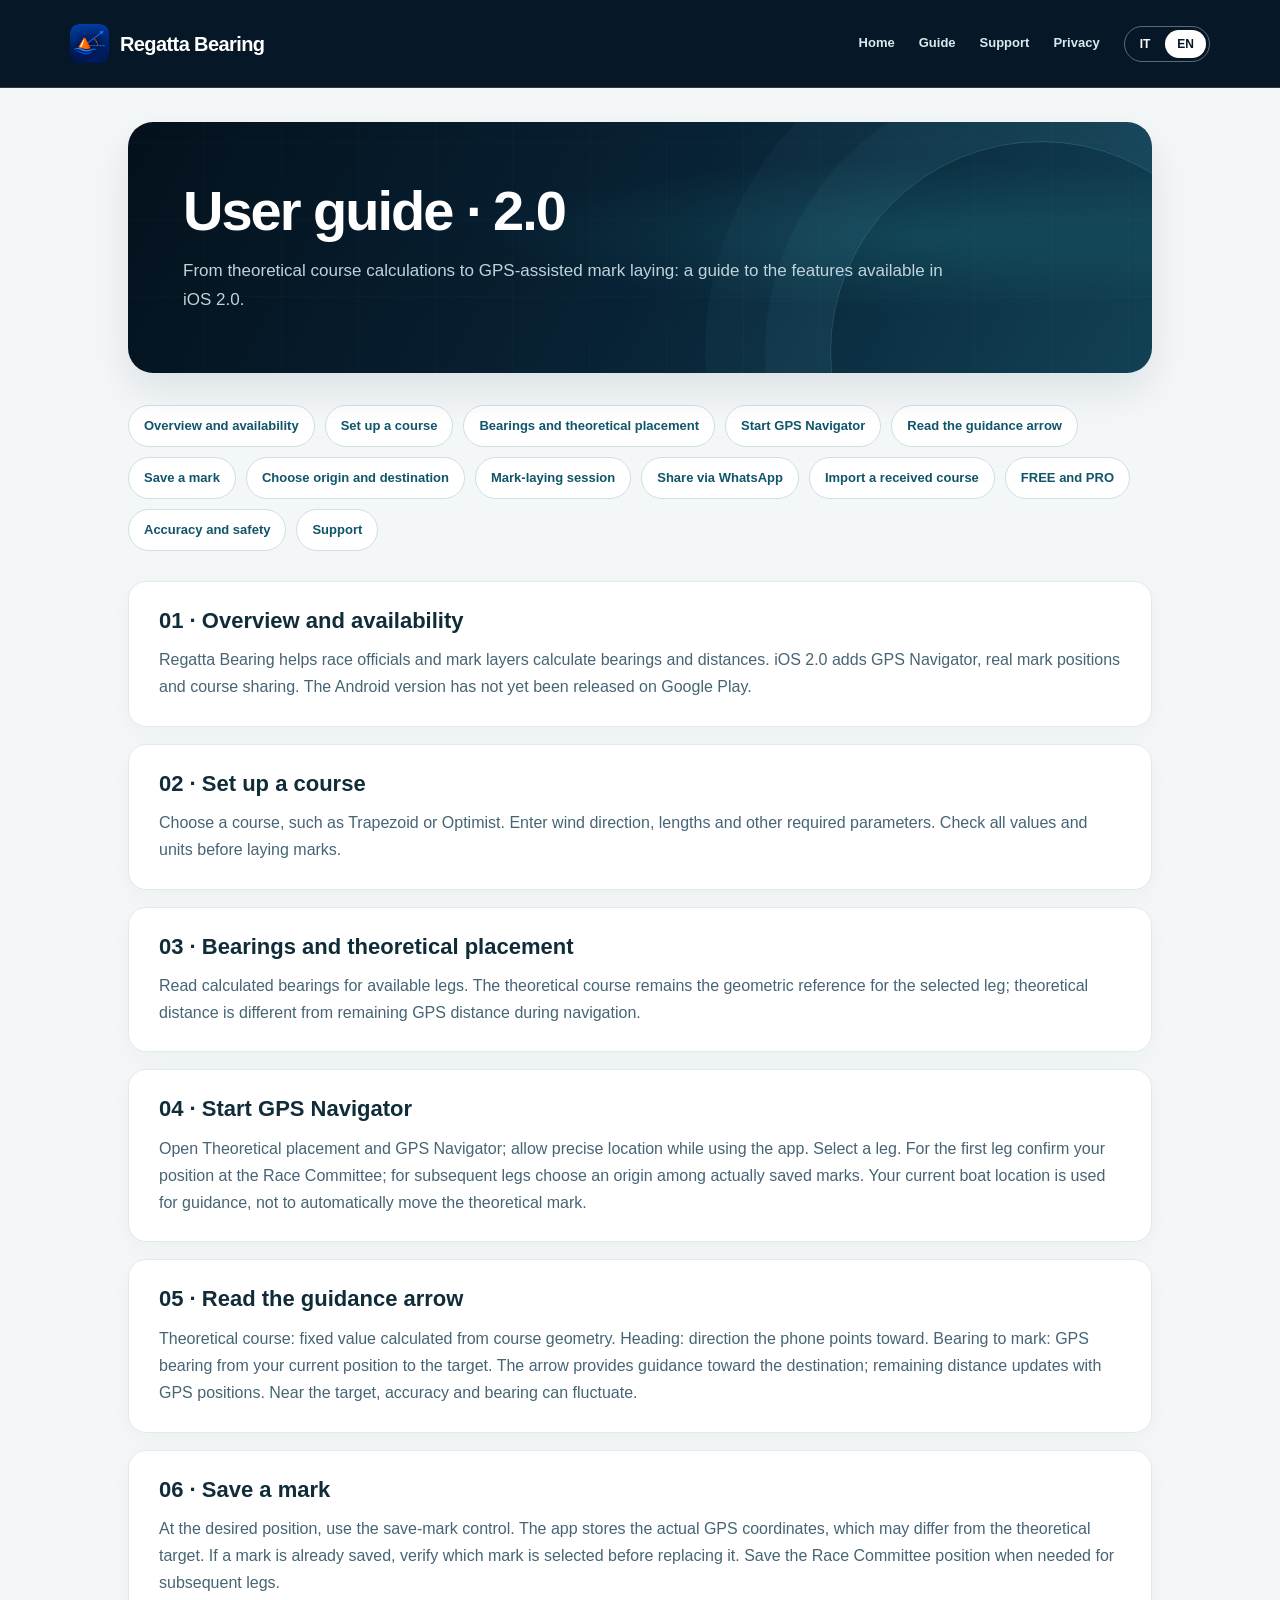
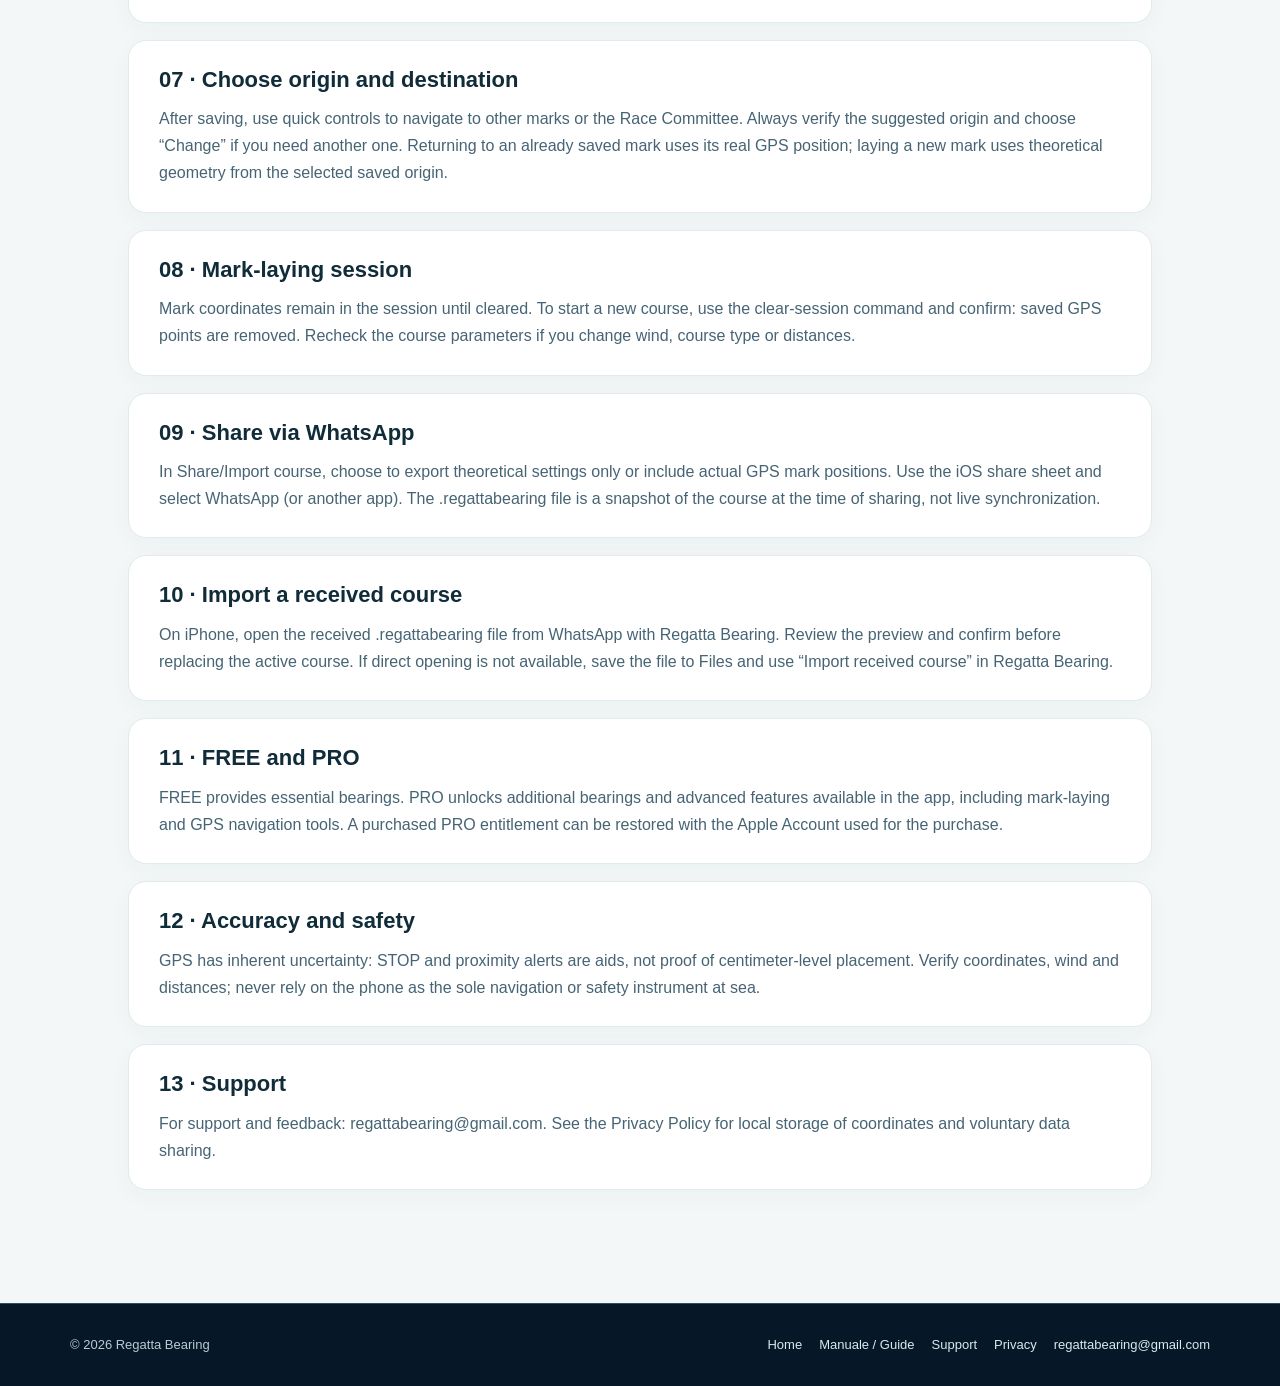
==== commit 7ada135a: "Add files via upload" ====
--- a/manuale.html
+++ b/manuale.html
@@ -1,3 +1,3 @@
 <!DOCTYPE html>
 
-<html lang="it"><head><meta charset="utf-8"/><meta content="width=device-width, initial-scale=1" name="viewport"/><meta content="Regatta Bearing user guide / manuale d’uso in italiano e inglese: rilevamenti, campi di regata, posa teorica, spostamenti, FREE e PRO." name="description"/><title>Manuale d’uso | Regatta Bearing</title><link href="app-icon.png" rel="icon"/><style>*{box-sizing:border-box}body{margin:0;font-family:Inter,-apple-system,BlinkMacSystemFont,"Segoe UI",sans-serif;background:#f3f7f8;color:#102c39;line-height:1.65}header{background:#061827;color:white}header .inner,main,footer{max-width:1100px;margin:auto;padding:20px 24px}.top{display:flex;justify-content:space-between;align-items:center;gap:15px;flex-wrap:wrap}.brand{color:white;text-decoration:none;font-weight:800;font-size:20px}.topnav a{color:#cfe6ed;text-decoration:none;margin-right:18px;font-size:14px}.switch button{border:1px solid #ffffff70;background:transparent;color:white;border-radius:30px;padding:7px 12px;cursor:pointer}.switch button.on{background:white;color:#061827}.hero{background:linear-gradient(115deg,#071827,#123e51);color:white;padding:46px 34px;border-radius:24px;margin:28px 0}.hero h1{font-size:clamp(32px,5vw,50px);line-height:1.15;margin:0 0 14px}.hero p{max-width:740px;color:#d1e5eb;margin:0}.notice{background:#fff2e8;border-left:4px solid #ff7b3b;padding:16px 20px;border-radius:10px;margin-bottom:25px}.toc{display:flex;flex-wrap:wrap;gap:10px;margin:25px 0}.toc a{border:1px solid #d7e3e6;border-radius:30px;padding:7px 13px;background:white;text-decoration:none;font-size:13px;color:#0e5263}.card{background:white;border:1px solid #e1eaed;border-radius:18px;padding:25px 30px;margin:17px 0;box-shadow:0 7px 25px #11374609}.card h2{margin:0 0 12px;font-size:22px;line-height:1.25}.card p{margin:0;color:#466474}footer{color:#56717c;font-size:14px}footer a{color:#155b70}html[lang="it"] .en,html[lang="en"] .it{display:none!important}@media(max-width:650px){.hero{padding:30px 22px}.card{padding:22px}.topnav a{margin-right:8px}}</style><link href="site-inner.css" rel="stylesheet"/></head><body><header class="rb-header"><div class="rb-nav"><a class="rb-brand" href="index.html"><img alt="" src="app-icon.png"/>Regatta Bearing</a><nav aria-label="Site navigation" class="rb-links"><a href="index.html">Home</a><a aria-current="page" href="manuale.html"><span class="it">Manuale</span><span class="en">Guide</span></a><a href="support.html"><span class="it">Supporto</span><span class="en">Support</span></a><a href="privacy.html">Privacy</a><div aria-label="Language" class="rb-language"><button data-lang="it" type="button">IT</button><button data-lang="en" type="button">EN</button></div></nav></div></header><main><section class="hero"><h1 class="it">Manuale d’uso</h1><h1 class="en">User guide</h1><p class="it">Istruzioni per configurare un campo di regata, leggere i rilevamenti e utilizzare gli strumenti di posa teorica e spostamento.</p><p class="en">Instructions for setting up a sailing race course, reading bearings and using theoretical mark placement and adjustment tools.</p></section><nav class="toc"><a href="#s1"><span class="it">Introduzione</span><span class="en">Introduction</span></a><a href="#s2"><span class="it">Impostare il campo</span><span class="en">Set up a course</span></a><a href="#s3"><span class="it">Consultare i rilevamenti</span><span class="en">Read the bearings</span></a><a href="#s4"><span class="it">Posa teorica delle boe</span><span class="en">Theoretical mark placement</span></a><a href="#s5"><span class="it">Metri e miglia nautiche</span><span class="en">Meters and nautical miles</span></a><a href="#s6"><span class="it">Spostamenti e correzioni</span><span class="en">Offsets and adjustments</span></a><a href="#s7"><span class="it">Funzioni FREE e PRO</span><span class="en">FREE and PRO features</span></a><a href="#s8"><span class="it">Uso responsabile</span><span class="en">Responsible use</span></a><a href="#s9"><span class="it">Assistenza</span><span class="en">Support</span></a></nav><section class="card" id="s1"><h2 class="it">01 · Introduzione</h2><h2 class="en">01 · Introduction</h2><p class="it">Regatta Bearing è uno strumento di calcolo per comitati di regata, posaboe, allenatori e velisti. Elabora rilevamenti e distanze a partire dai parametri del campo inseriti dall’utente.</p><p class="en">Regatta Bearing is a calculation tool for race committees, mark-laying crews, coaches and sailors. It computes bearings and distances from course parameters entered by the user.</p></section><section class="card" id="s2"><h2 class="it">02 · Impostare il campo</h2><h2 class="en">02 · Set up a course</h2><p class="it">Apri la sezione Campo e scegli il tipo di percorso disponibile, ad esempio Trapezio oppure Optimist. Inserisci direzione del vento e gli altri valori richiesti. Le funzioni del campo personalizzato possono richiedere PRO.</p><p class="en">Open the Course section and choose an available course type, such as Trapezoid or Optimist. Enter the wind direction and other required values. Custom course features may require PRO.</p></section><section class="card" id="s3"><h2 class="it">03 · Consultare i rilevamenti</h2><h2 class="en">03 · Read the bearings</h2><p class="it">Dopo aver impostato il campo, consulta le direzioni calcolate per le tratte disponibili. Controlla il riferimento della tratta e verifica che la direzione del vento inserita sia corretta. Le indicazioni rappresentano risultati geometrici, non misure effettuate automaticamente sul mare.</p><p class="en">After configuring the course, read the calculated bearings for the available legs. Check each leg reference and verify the entered wind direction. The displayed bearings are geometric results, not automatic measurements taken at sea.</p></section><section class="card" id="s4"><h2 class="it">04 · Posa teorica delle boe</h2><h2 class="en">04 · Theoretical mark placement</h2><p class="it">Apri la sezione Posa, seleziona la tratta desiderata e consulta rilevamento e distanza teorici. Se previsto dal piano, puoi impostare la distanza e visualizzarla in metri o in miglia nautiche. Questo strumento calcola dove dovrebbe trovarsi una boa rispetto al riferimento scelto: non determina da solo la posizione GPS del gommone.</p><p class="en">Open the Placement section, select the desired leg and read its theoretical bearing and distance. Where available for your plan, set the distance and display it in meters or nautical miles. This tool calculates where a mark should be relative to a chosen reference; it does not itself determine the boat’s GPS position.</p></section><section class="card" id="s5"><h2 class="it">05 · Metri e miglia nautiche</h2><h2 class="en">05 · Meters and nautical miles</h2><p class="it">Verifica l’unità selezionata prima di comunicare distanze ai posaboe. Un miglio nautico corrisponde a 1.852 metri. I valori visualizzati possono essere arrotondati: per un posizionamento operativo considera anche gli strumenti di bordo e le condizioni effettive.</p><p class="en">Check the selected unit before communicating distances to mark crews. One nautical mile equals 1,852 meters. Displayed numbers may be rounded; for operational positioning also consider onboard instruments and actual conditions.</p></section><section class="card" id="s6"><h2 class="it">06 · Spostamenti e correzioni</h2><h2 class="en">06 · Offsets and adjustments</h2><p class="it">Utilizza la sezione Spostamenti per consultare i calcoli di correzione del campo previsti dall’app. Inserisci attentamente gli scostamenti richiesti e verifica il risultato prima di applicarlo sul campo di regata.</p><p class="en">Use the Adjustments section to calculate supported course offsets or corrections. Carefully enter the required displacements and verify the result before applying it on the race course.</p></section><section class="card" id="s7"><h2 class="it">07 · Funzioni FREE e PRO</h2><h2 class="en">07 · FREE and PRO features</h2><p class="it">La disponibilità delle funzioni dipende dal piano visualizzato nell’app. Nella sezione PRO puoi verificare lo sblocco delle funzionalità aggiuntive e, su iPhone, utilizzare il ripristino degli acquisti con lo stesso Apple Account impiegato per l’acquisto.</p><p class="en">Feature availability depends on the plan shown in the app. In the PRO section you can check additional feature access and, on iPhone, restore purchases using the same Apple Account originally used to buy them.</p></section><section class="card" id="s8"><h2 class="it">08 · Uso responsabile</h2><h2 class="en">08 · Responsible use</h2><p class="it">Regatta Bearing fornisce calcoli di supporto: verifica sempre i parametri del campo, i rilevamenti e le distanze prima di operare in mare. Per la navigazione utilizza gli strumenti nautici appropriati e rispetta le condizioni meteorologiche e di sicurezza.</p><p class="en">Regatta Bearing provides supporting calculations: always verify course parameters, bearings and distances before acting at sea. For navigation use appropriate marine instruments and follow weather and safety conditions.</p></section><section class="card" id="s9"><h2 class="it">09 · Assistenza</h2><h2 class="en">09 · Support</h2><p class="it">Per assistenza tecnica o segnalazioni scrivi a regattabearing@gmail.com.</p><p class="en">For technical support or feedback email regattabearing@gmail.com.</p></section></main><footer class="rb-footer"><div class="rb-footer-inner"><span>© 2026 Regatta Bearing</span><div class="rb-footer-links"><a href="index.html">Home</a><a href="manuale.html">Manuale / Guide</a><a href="support.html">Support</a><a href="privacy.html">Privacy</a><a href="mailto:regattabearing@gmail.com">regattabearing@gmail.com</a></div></div></footer><script>(function(){const q=new URLSearchParams(location.search).get('lang');let l=q==='it'||q==='en'?q:((navigator.language||'it').toLowerCase().startsWith('it')?'it':'en');function set(x){l=x;document.documentElement.lang=l;document.querySelectorAll('[data-lang]').forEach(b=>b.classList.toggle('on',b.dataset.lang===l));}document.querySelectorAll('[data-lang]').forEach(b=>b.addEventListener('click',()=>set(b.dataset.lang)));set(l)})();</script></body></html>+<html lang="it"><head><meta charset="utf-8"/><meta content="width=device-width, initial-scale=1" name="viewport"/><meta content="Manuale Regatta Bearing 2.0 (IT/EN): campo, rilevamenti, GPS Navigator, memorizzazione boe, origine, sessioni e condivisione WhatsApp." name="description"/><title>Manuale d’uso | Regatta Bearing</title><link href="app-icon.png" rel="icon"/><style>*{box-sizing:border-box}body{margin:0;font-family:Inter,-apple-system,BlinkMacSystemFont,"Segoe UI",sans-serif;background:#f3f7f8;color:#102c39;line-height:1.65}header{background:#061827;color:white}header .inner,main,footer{max-width:1100px;margin:auto;padding:20px 24px}.top{display:flex;justify-content:space-between;align-items:center;gap:15px;flex-wrap:wrap}.brand{color:white;text-decoration:none;font-weight:800;font-size:20px}.topnav a{color:#cfe6ed;text-decoration:none;margin-right:18px;font-size:14px}.switch button{border:1px solid #ffffff70;background:transparent;color:white;border-radius:30px;padding:7px 12px;cursor:pointer}.switch button.on{background:white;color:#061827}.hero{background:linear-gradient(115deg,#071827,#123e51);color:white;padding:46px 34px;border-radius:24px;margin:28px 0}.hero h1{font-size:clamp(32px,5vw,50px);line-height:1.15;margin:0 0 14px}.hero p{max-width:740px;color:#d1e5eb;margin:0}.notice{background:#fff2e8;border-left:4px solid #ff7b3b;padding:16px 20px;border-radius:10px;margin-bottom:25px}.toc{display:flex;flex-wrap:wrap;gap:10px;margin:25px 0}.toc a{border:1px solid #d7e3e6;border-radius:30px;padding:7px 13px;background:white;text-decoration:none;font-size:13px;color:#0e5263}.card{background:white;border:1px solid #e1eaed;border-radius:18px;padding:25px 30px;margin:17px 0;box-shadow:0 7px 25px #11374609}.card h2{margin:0 0 12px;font-size:22px;line-height:1.25}.card p{margin:0;color:#466474}footer{color:#56717c;font-size:14px}footer a{color:#155b70}html[lang="it"] .en,html[lang="en"] .it{display:none!important}@media(max-width:650px){.hero{padding:30px 22px}.card{padding:22px}.topnav a{margin-right:8px}}</style><link href="site-inner.css" rel="stylesheet"/></head><body><header class="rb-header"><div class="rb-nav"><a class="rb-brand" href="index.html"><img alt="" src="app-icon.png"/>Regatta Bearing</a><nav aria-label="Site navigation" class="rb-links"><a href="index.html">Home</a><a aria-current="page" href="manuale.html"><span class="it">Manuale</span><span class="en">Guide</span></a><a href="support.html"><span class="it">Supporto</span><span class="en">Support</span></a><a href="privacy.html">Privacy</a><div aria-label="Language" class="rb-language"><button data-lang="it" type="button">IT</button><button data-lang="en" type="button">EN</button></div></nav></div></header><main><section class="hero"><h1 class="it">Manuale d’uso · 2.0</h1><h1 class="en">User guide · 2.0</h1><p class="it">Dal calcolo teorico alla posa assistita dal GPS: guida alle funzioni disponibili nella versione iOS 2.0.</p><p class="en">From theoretical course calculations to GPS-assisted mark laying: a guide to the features available in iOS 2.0.</p></section><nav aria-label="Contents" class="toc"><a href="#s1"><span class="it">Panoramica e disponibilità</span><span class="en">Overview and availability</span></a><a href="#s2"><span class="it">Impostare il campo</span><span class="en">Set up a course</span></a><a href="#s3"><span class="it">Rilevamenti e posa teorica</span><span class="en">Bearings and theoretical placement</span></a><a href="#s4"><span class="it">Avviare GPS Navigator</span><span class="en">Start GPS Navigator</span></a><a href="#s5"><span class="it">Interpretare la freccia</span><span class="en">Read the guidance arrow</span></a><a href="#s6"><span class="it">Memorizzare una boa</span><span class="en">Save a mark</span></a><a href="#s7"><span class="it">Scegliere origine e destinazione</span><span class="en">Choose origin and destination</span></a><a href="#s8"><span class="it">Sessione di posa</span><span class="en">Mark-laying session</span></a><a href="#s9"><span class="it">Condividere via WhatsApp</span><span class="en">Share via WhatsApp</span></a><a href="#s10"><span class="it">Importare un campo ricevuto</span><span class="en">Import a received course</span></a><a href="#s11"><span class="it">FREE e PRO</span><span class="en">FREE and PRO</span></a><a href="#s12"><span class="it">Precisione e sicurezza</span><span class="en">Accuracy and safety</span></a><a href="#s13"><span class="it">Assistenza</span><span class="en">Support</span></a></nav><section class="card" id="s1"><h2 class="it">01 · Panoramica e disponibilità</h2><h2 class="en">01 · Overview and availability</h2><p class="it">Regatta Bearing aiuta ufficiali di regata e posaboe a calcolare rilevamenti e distanze. La 2.0 iOS aggiunge GPS Navigator, posizioni reali delle boe e condivisione dei campi. La versione Android non è ancora pubblicata su Google Play.</p><p class="en">Regatta Bearing helps race officials and mark layers calculate bearings and distances. iOS 2.0 adds GPS Navigator, real mark positions and course sharing. The Android version has not yet been released on Google Play.</p></section><section class="card" id="s2"><h2 class="it">02 · Impostare il campo</h2><h2 class="en">02 · Set up a course</h2><p class="it">Seleziona il percorso, ad esempio Trapezio o Optimist. Inserisci direzione del vento, lunghezze e gli altri parametri richiesti. Controlla valori e unità prima di iniziare la posa.</p><p class="en">Choose a course, such as Trapezoid or Optimist. Enter wind direction, lengths and other required parameters. Check all values and units before laying marks.</p></section><section class="card" id="s3"><h2 class="it">03 · Rilevamenti e posa teorica</h2><h2 class="en">03 · Bearings and theoretical placement</h2><p class="it">Consulta i rilevamenti calcolati per le tratte disponibili. La rotta teorica rimane il riferimento geometrico della tratta; la distanza teorica non va confusa con la distanza GPS residua durante la navigazione.</p><p class="en">Read calculated bearings for available legs. The theoretical course remains the geometric reference for the selected leg; theoretical distance is different from remaining GPS distance during navigation.</p></section><section class="card" id="s4"><h2 class="it">04 · Avviare GPS Navigator</h2><h2 class="en">04 · Start GPS Navigator</h2><p class="it">Apri Posa teorica e GPS Navigator; consenti la localizzazione precisa mentre usi l’app. Seleziona la tratta. Per la prima partenza conferma la posizione al Comitato; per le tratte successive scegli l’origine tra le boe realmente memorizzate. La posizione attuale del gommone serve a guidarti, non a spostare automaticamente la boa teorica.</p><p class="en">Open Theoretical placement and GPS Navigator; allow precise location while using the app. Select a leg. For the first leg confirm your position at the Race Committee; for subsequent legs choose an origin among actually saved marks. Your current boat location is used for guidance, not to automatically move the theoretical mark.</p></section><section class="card" id="s5"><h2 class="it">05 · Interpretare la freccia</h2><h2 class="en">05 · Read the guidance arrow</h2><p class="it">Rotta teorica: valore fisso calcolato dal campo. Orientamento: direzione verso cui punta il telefono. Rilevamento alla boa: direzione GPS dalla posizione attuale al bersaglio. La freccia indica come orientarsi verso la destinazione; la distanza residua si aggiorna con le nuove posizioni GPS. Vicino al bersaglio, accuratezza e rilevamento possono oscillare.</p><p class="en">Theoretical course: fixed value calculated from course geometry. Heading: direction the phone points toward. Bearing to mark: GPS bearing from your current position to the target. The arrow provides guidance toward the destination; remaining distance updates with GPS positions. Near the target, accuracy and bearing can fluctuate.</p></section><section class="card" id="s6"><h2 class="it">06 · Memorizzare una boa</h2><h2 class="en">06 · Save a mark</h2><p class="it">Raggiunto il punto desiderato, usa il pulsante per memorizzare la boa. L’app conserva la posizione GPS reale, che può differire da quella teorica. Quando una boa è già salvata, verifica il punto selezionato prima di sostituirlo. Memorizza anche il Comitato quando serve come riferimento per tratte successive.</p><p class="en">At the desired position, use the save-mark control. The app stores the actual GPS coordinates, which may differ from the theoretical target. If a mark is already saved, verify which mark is selected before replacing it. Save the Race Committee position when needed for subsequent legs.</p></section><section class="card" id="s7"><h2 class="it">07 · Scegliere origine e destinazione</h2><h2 class="en">07 · Choose origin and destination</h2><p class="it">Dopo il salvataggio puoi utilizzare i comandi rapidi per passare ad altre boe o al Comitato. Verifica sempre la boa di origine proposta e usa «Cambia» se devi selezionarne un’altra. Se la destinazione è già salvata, il ritorno utilizza le sue coordinate GPS reali; se è da posare, il calcolo teorico parte dall’origine memorizzata selezionata.</p><p class="en">After saving, use quick controls to navigate to other marks or the Race Committee. Always verify the suggested origin and choose “Change” if you need another one. Returning to an already saved mark uses its real GPS position; laying a new mark uses theoretical geometry from the selected saved origin.</p></section><section class="card" id="s8"><h2 class="it">08 · Sessione di posa</h2><h2 class="en">08 · Mark-laying session</h2><p class="it">Le coordinate delle boe restano nella sessione finché non le cancelli. Per iniziare un nuovo campo usa il comando per svuotare la sessione, confermando l’operazione: vengono eliminati i punti GPS salvati. Controlla nuovamente i parametri se modifichi vento, percorso o distanze.</p><p class="en">Mark coordinates remain in the session until cleared. To start a new course, use the clear-session command and confirm: saved GPS points are removed. Recheck the course parameters if you change wind, course type or distances.</p></section><section class="card" id="s9"><h2 class="it">09 · Condividere via WhatsApp</h2><h2 class="en">09 · Share via WhatsApp</h2><p class="it">Nella sezione Condividi/Importa campo scegli se inviare soltanto i parametri teorici oppure includere le boe GPS reali. Usa il menu di condivisione iOS e seleziona WhatsApp (oppure un’altra app). Il file .regattabearing contiene una copia del campo al momento dell’invio, non una sincronizzazione in tempo reale.</p><p class="en">In Share/Import course, choose to export theoretical settings only or include actual GPS mark positions. Use the iOS share sheet and select WhatsApp (or another app). The .regattabearing file is a snapshot of the course at the time of sharing, not live synchronization.</p></section><section class="card" id="s10"><h2 class="it">10 · Importare un campo ricevuto</h2><h2 class="en">10 · Import a received course</h2><p class="it">Su iPhone, da WhatsApp apri il file .regattabearing con Regatta Bearing. Controlla l’anteprima e conferma prima di sostituire il campo attivo. Se l’apertura diretta non è disponibile, salva il file nell’app File e usa «Importa campo ricevuto» all’interno di Regatta Bearing.</p><p class="en">On iPhone, open the received .regattabearing file from WhatsApp with Regatta Bearing. Review the preview and confirm before replacing the active course. If direct opening is not available, save the file to Files and use “Import received course” in Regatta Bearing.</p></section><section class="card" id="s11"><h2 class="it">11 · FREE e PRO</h2><h2 class="en">11 · FREE and PRO</h2><p class="it">FREE mette a disposizione i rilevamenti essenziali. PRO sblocca i rilevamenti aggiuntivi e le funzioni avanzate previste dall’app, fra cui gli strumenti di posa e navigazione GPS. L’accesso PRO acquistato può essere ripristinato con l’account Apple associato all’acquisto.</p><p class="en">FREE provides essential bearings. PRO unlocks additional bearings and advanced features available in the app, including mark-laying and GPS navigation tools. A purchased PRO entitlement can be restored with the Apple Account used for the purchase.</p></section><section class="card" id="s12"><h2 class="it">12 · Precisione e sicurezza</h2><h2 class="en">12 · Accuracy and safety</h2><p class="it">Il GPS ha un margine di errore: STOP e prossimità alla boa sono indicazioni di supporto, non certificano un posizionamento al centimetro. Verifica coordinate, vento e distanze; non usare il telefono come unico strumento di navigazione o sicurezza in mare.</p><p class="en">GPS has inherent uncertainty: STOP and proximity alerts are aids, not proof of centimeter-level placement. Verify coordinates, wind and distances; never rely on the phone as the sole navigation or safety instrument at sea.</p></section><section class="card" id="s13"><h2 class="it">13 · Assistenza</h2><h2 class="en">13 · Support</h2><p class="it">Per assistenza e segnalazioni: regattabearing@gmail.com. Consulta anche la Privacy Policy per il trattamento locale delle coordinate e la condivisione volontaria dei dati.</p><p class="en">For support and feedback: regattabearing@gmail.com. See the Privacy Policy for local storage of coordinates and voluntary data sharing.</p></section></main><footer class="rb-footer"><div class="rb-footer-inner"><span>© 2026 Regatta Bearing</span><div class="rb-footer-links"><a href="index.html">Home</a><a href="manuale.html">Manuale / Guide</a><a href="support.html">Support</a><a href="privacy.html">Privacy</a><a href="mailto:regattabearing@gmail.com">regattabearing@gmail.com</a></div></div></footer><script>(function(){const q=new URLSearchParams(location.search).get('lang');let l=q==='it'||q==='en'?q:((navigator.language||'it').toLowerCase().startsWith('it')?'it':'en');function set(x){l=x;document.documentElement.lang=l;document.querySelectorAll('[data-lang]').forEach(b=>b.classList.toggle('on',b.dataset.lang===l));}document.querySelectorAll('[data-lang]').forEach(b=>b.addEventListener('click',()=>set(b.dataset.lang)));set(l)})();</script></body></html>
